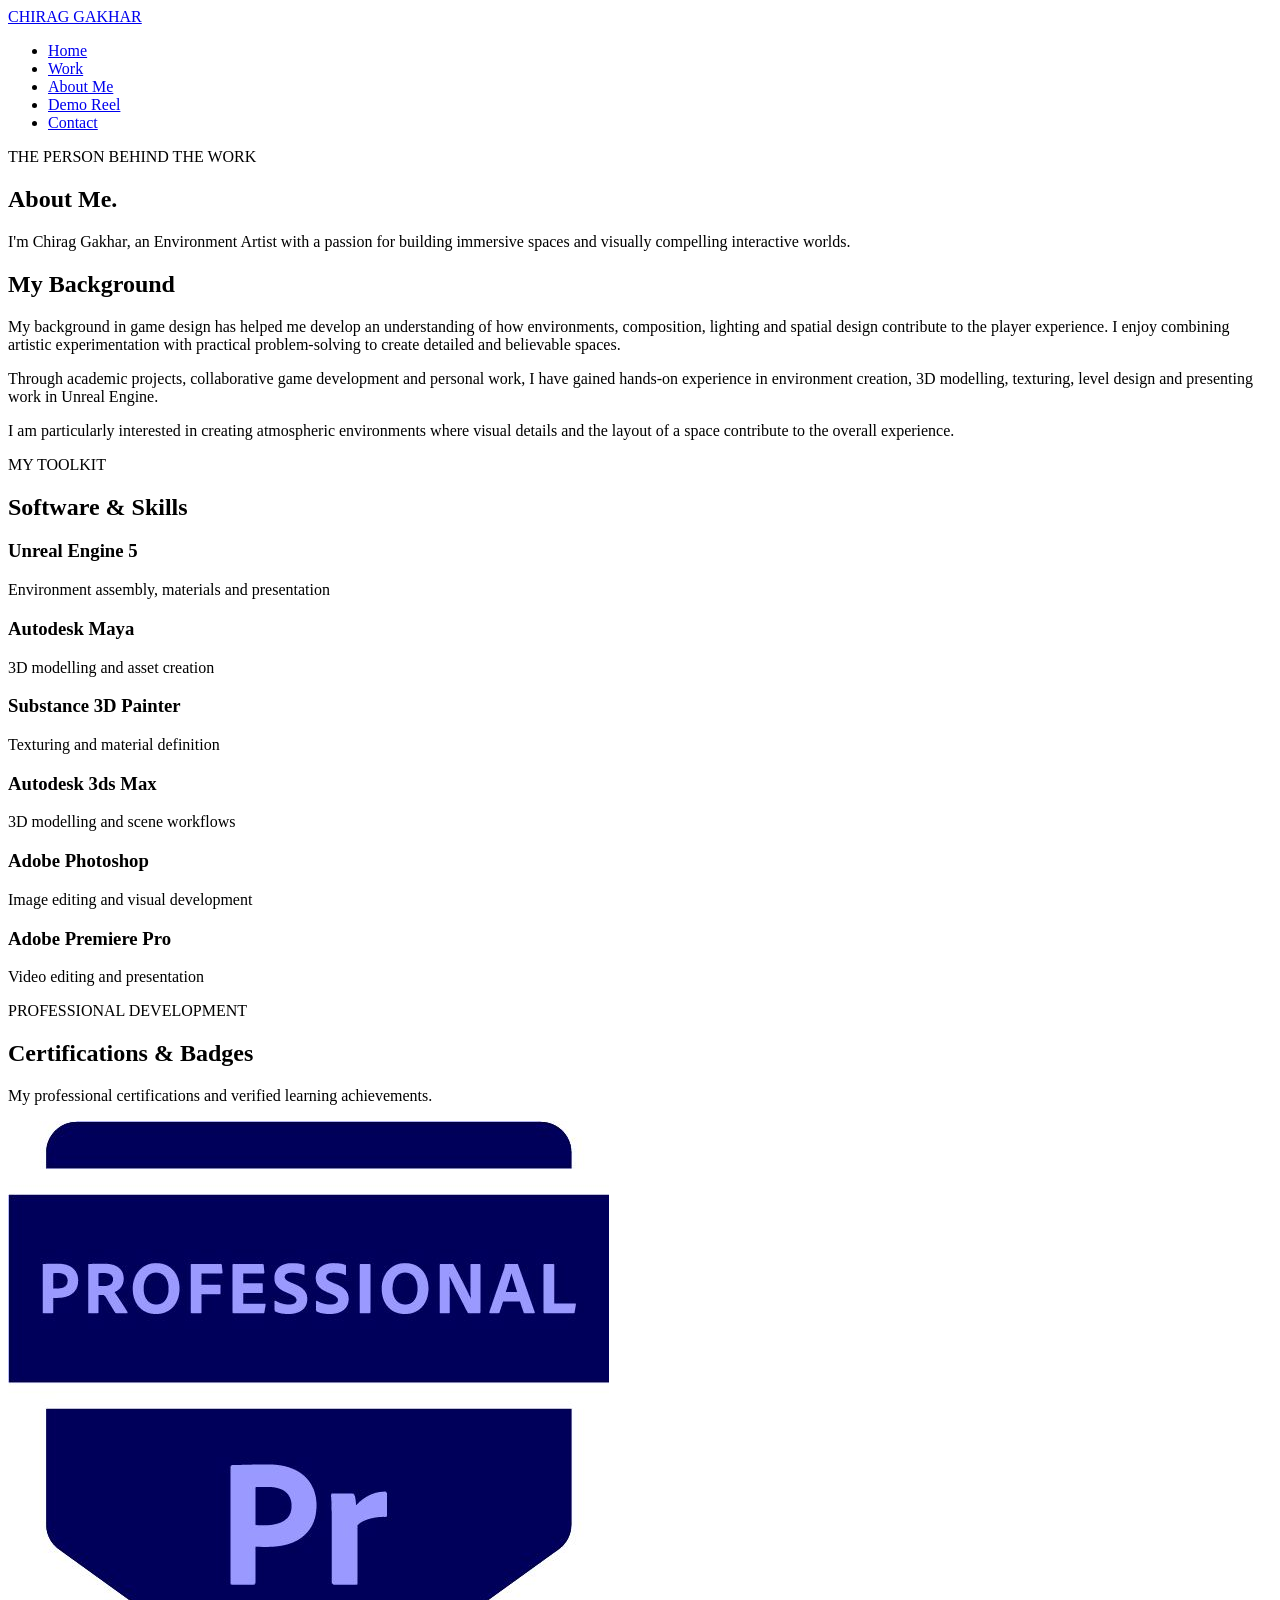
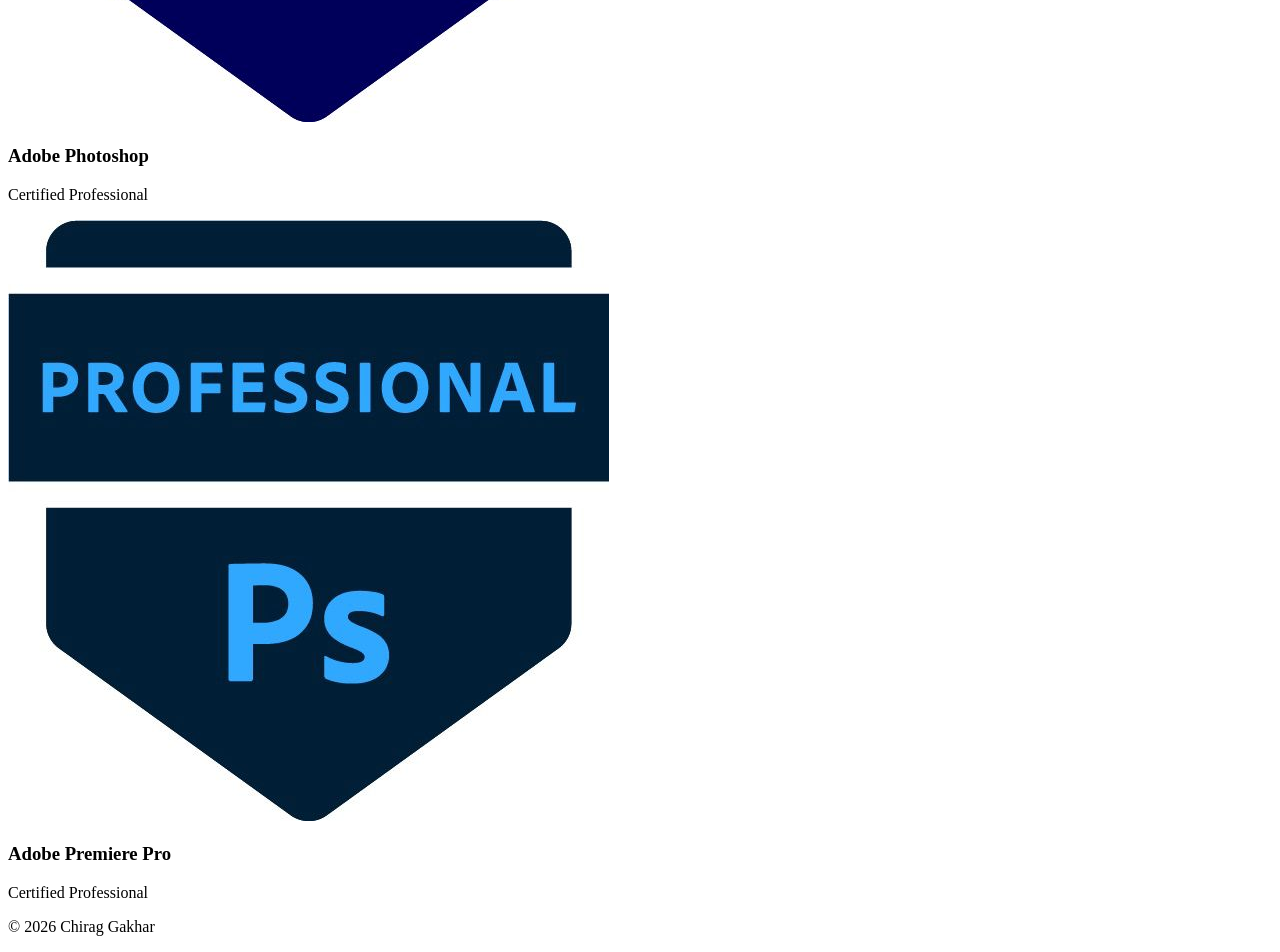
==== about.html @ 49d9e4cf "initial commit" ====
<!DOCTYPE html>
<html lang="en">
<head>
    <meta charset="UTF-8">
    <meta name="viewport" content="width=device-width, initial-scale=1.0">
    <title>About Me | Chirag Gakhar</title>
    <link rel="stylesheet" href="style.css">
    <script src="Script.js" defer></script>
</head>
<body>

<header>
    <nav class="navbar">
        <a href="portfolio.html" class="logo">CHIRAG GAKHAR</a>
        <ul class="nav-links">
            <li><a href="portfolio.html">Home</a></li>
            <li><a href="work.html">Work</a></li>
            <li><a href="about.html">About Me</a></li>
            <li><a href="demo-reel.html">Demo Reel</a></li>
            <li><a href="contact.html">Contact</a></li>
        </ul>
    </nav>
</header>

<main>
    <section class="page-intro">
        <p class="subtitle">THE PERSON BEHIND THE WORK</p>
        <h1>About Me<span class="accent">.</span></h1>
        <p>
            I'm Chirag Gakhar, an Environment Artist with a passion
            for building immersive spaces and visually compelling
            interactive worlds.
        </p>
    </section>

    <section class="about-section">
        <h2>My Background</h2>

        <p>
            My background in game design has helped me develop an
            understanding of how environments, composition, lighting
            and spatial design contribute to the player experience.
            I enjoy combining artistic experimentation with practical
            problem-solving to create detailed and believable spaces.
        </p>

        <p>
            Through academic projects, collaborative game development
            and personal work, I have gained hands-on experience in
            environment creation, 3D modelling, texturing, level design
            and presenting work in Unreal Engine.
        </p>

        <p>
            I am particularly interested in creating atmospheric
            environments where visual details and the layout of a
            space contribute to the overall experience.
        </p>
    </section>

    <section class="work-section">
        <p class="subtitle">MY TOOLKIT</p>
        <h2>Software & Skills</h2>

        <div class="skills-grid">
            <div class="skill-item">
                <h3>Unreal Engine 5</h3>
                <p>Environment assembly, materials and presentation</p>
            </div>

            <div class="skill-item">
                <h3>Autodesk Maya</h3>
                <p>3D modelling and asset creation</p>
            </div>

            <div class="skill-item">
                <h3>Substance 3D Painter</h3>
                <p>Texturing and material definition</p>
            </div>

            <div class="skill-item">
                <h3>Autodesk 3ds Max</h3>
                <p>3D modelling and scene workflows</p>
            </div>

            <div class="skill-item">
                <h3>Adobe Photoshop</h3>
                <p>Image editing and visual development</p>
            </div>

            <div class="skill-item">
                <h3>Adobe Premiere Pro</h3>
                <p>Video editing and presentation</p>
            </div>
        </div>
    </section>

    <section class="about-section">
        <p class="subtitle">PROFESSIONAL DEVELOPMENT</p>
        <h2>Certifications & Badges</h2>

        <p>
            My professional certifications and verified
            learning achievements.
        </p>

        <div class="badge-grid">
            <article class="badge-card">
                <img src="Images/IMG-20230427-WA0005.jpg"
                     alt="Adobe Photoshop certification badge">
                <h3>Adobe Photoshop</h3>
                <p>Certified Professional</p>
            </article>

            <article class="badge-card">
                <img src="Images/IMG-20230427-WA0006.jpg"
                     alt="Adobe Premiere Pro certification badge">
                <h3>Adobe Premiere Pro</h3>
                <p>Certified Professional</p>
            </article>
        </div>
    </section>
</main>

<footer>
    <p>© 2026 Chirag Gakhar</p>
</footer>

</body>
</html>
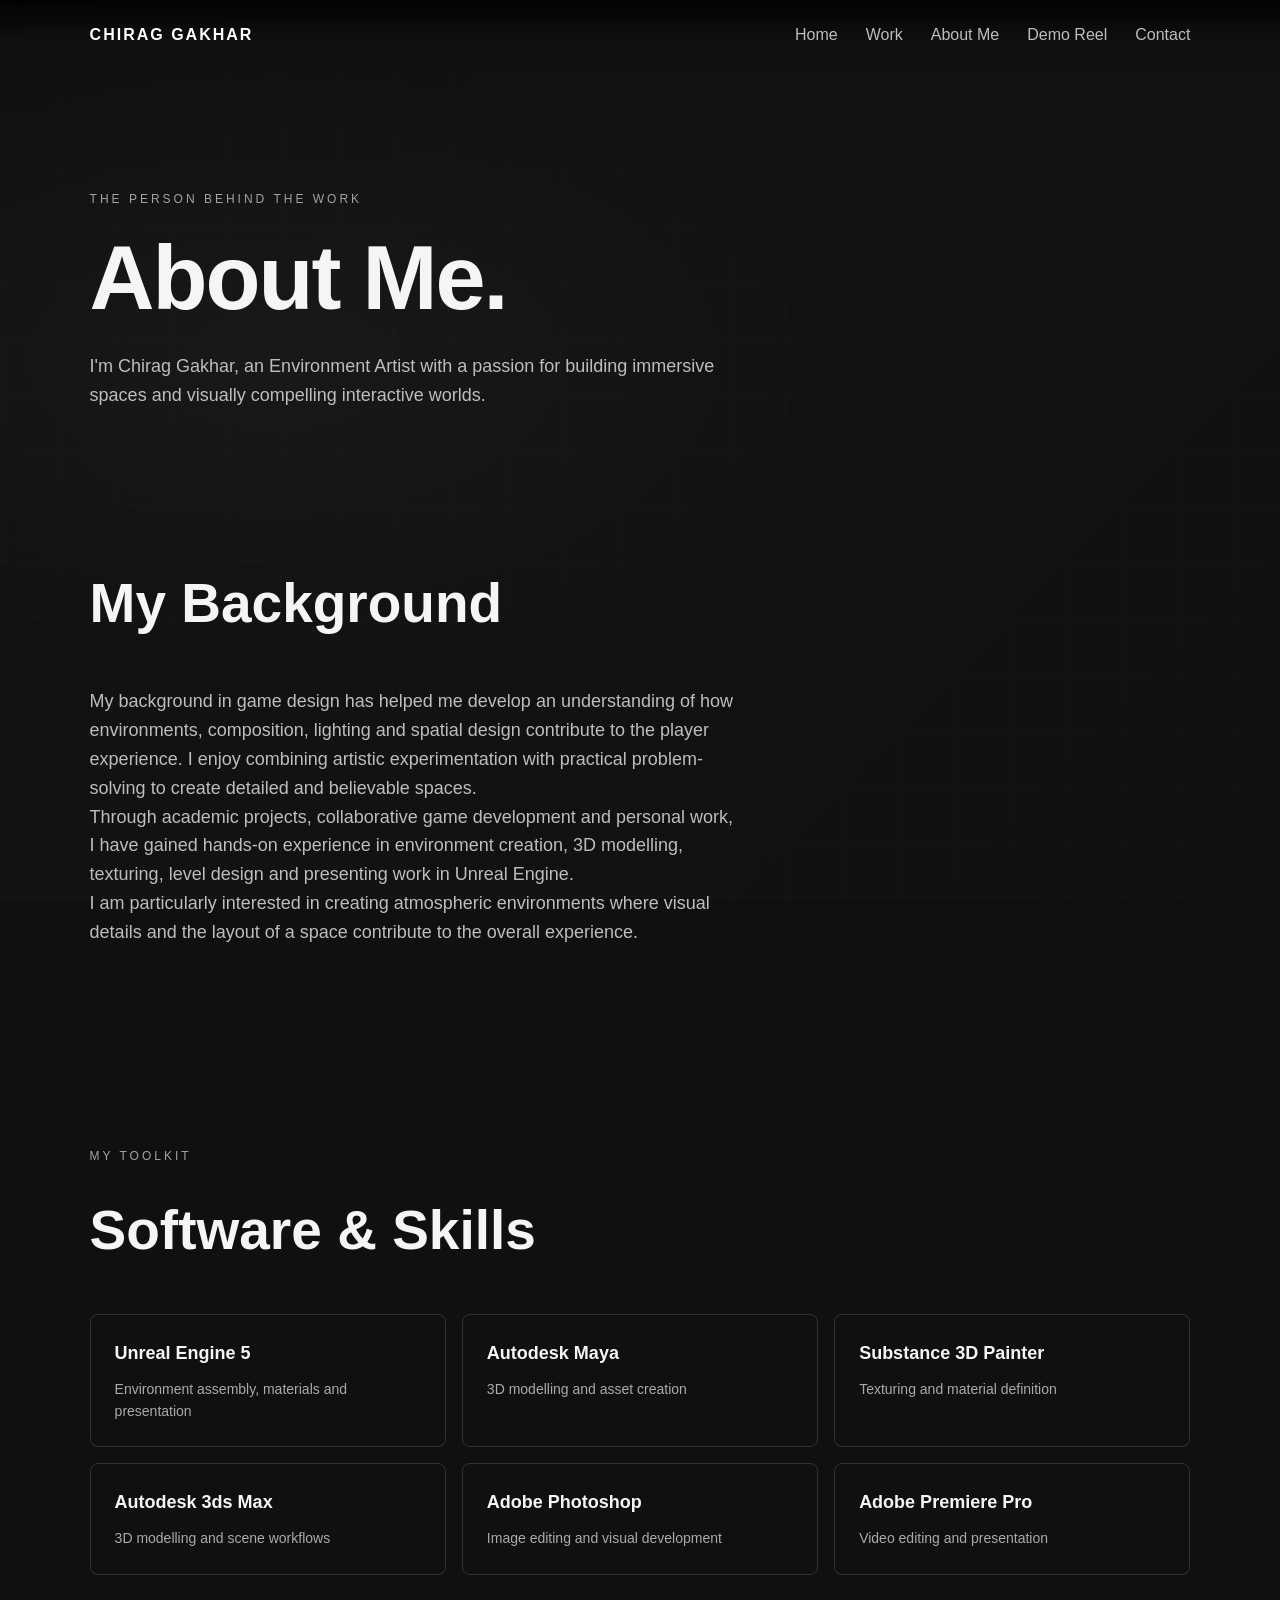
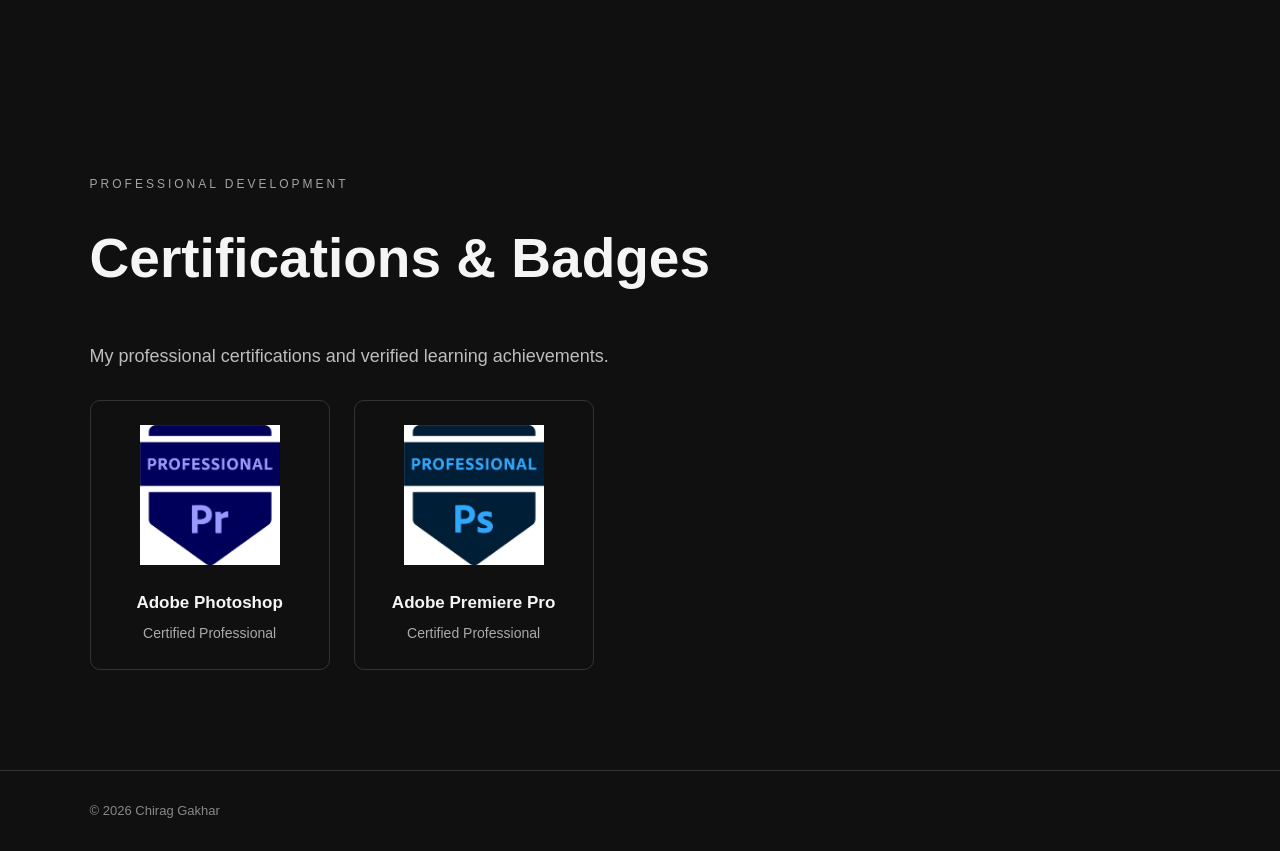
==== commit 604237eb: "Update about.html" ====
--- a/about.html
+++ b/about.html
@@ -5,7 +5,7 @@
     <meta charset="UTF-8">
     <meta name="viewport" content="width=device-width, initial-scale=1.0">
     <title>About Me | Chirag Gakhar</title>
-    <link rel="stylesheet" href="style.css">
+    <link rel="stylesheet" href="Style.css">
     <script src="Script.js" defer></script>
 </head>
 <body>
--- a/Style.css
+++ b/Style.css
@@ -0,0 +1,1086 @@
+
+/* =========================================
+   1. BASIC RESET & WEBSITE-WIDE STYLING
+========================================= */
+
+* {
+    margin: 0;
+    padding: 0;
+    box-sizing: border-box;
+}
+
+html {
+    scroll-behavior: smooth;
+    scroll-padding-top: 90px;
+}
+
+body {
+    background-color: #101010;
+    background-image:
+        radial-gradient(
+            ellipse at 15% 20%,
+            rgba(255, 255, 255, 0.025),
+            transparent 35%
+        ),
+        radial-gradient(
+            ellipse at 85% 75%,
+            rgba(255, 255, 255, 0.018),
+            transparent 35%
+        ),
+        linear-gradient(
+            135deg,
+            #101010 0%,
+            #121212 50%,
+            #101010 100%
+        );
+    background-attachment: fixed;
+    color: #f5f5f5;
+    font-family: Arial, Helvetica, sans-serif;
+    line-height: 1.6;
+}
+
+
+/* =========================================
+   2. DIFFERENT DARK BACKGROUNDS FOR EACH PAGE
+========================================= */
+
+/* WORK PAGE - Subtle diagonal texture */
+
+body:has(.work-page) {
+    background-image:
+        repeating-linear-gradient(
+            135deg,
+            transparent 0 42px,
+            rgba(255, 255, 255, 0.012) 42px 43px
+        ),
+        radial-gradient(
+            ellipse at 80% 10%,
+            rgba(255, 255, 255, 0.035),
+            transparent 38%
+        ),
+        linear-gradient(
+            135deg,
+            #101010,
+            #121212 48%,
+            #101010
+        );
+}
+
+/* ABOUT PAGE - Fine geometric grid */
+
+body:has(.skills-grid) {
+    background-image:
+        linear-gradient(
+            rgba(255, 255, 255, 0.012) 1px,
+            transparent 1px
+        ),
+        linear-gradient(
+            90deg,
+            rgba(255, 255, 255, 0.012) 1px,
+            transparent 1px
+        ),
+        radial-gradient(
+            ellipse at 20% 40%,
+            rgba(255, 255, 255, 0.03),
+            transparent 40%
+        ),
+        linear-gradient(
+            135deg,
+            #101010,
+            #121212 50%,
+            #101010
+        );
+
+    background-size:
+        56px 56px,
+        56px 56px,
+        auto,
+        auto;
+}
+
+/* DEMO REEL PAGE - Soft radial lighting */
+
+body:has(.video-section) {
+    background-image:
+        radial-gradient(
+            ellipse at 50% 15%,
+            rgba(255, 255, 255, 0.045),
+            transparent 48%
+        ),
+        radial-gradient(
+            ellipse at 90% 85%,
+            rgba(255, 255, 255, 0.02),
+            transparent 40%
+        ),
+        linear-gradient(
+            160deg,
+            #101010,
+            #131313 50%,
+            #101010
+        );
+}
+
+/* CONTACT PAGE - Subtle dotted texture */
+
+body:has(.contact-links) {
+    background-image:
+        radial-gradient(
+            rgba(255, 255, 255, 0.025) 1px,
+            transparent 1px
+        ),
+        radial-gradient(
+            ellipse at 75% 25%,
+            rgba(255, 255, 255, 0.035),
+            transparent 40%
+        ),
+        linear-gradient(
+            135deg,
+            #101010,
+            #121212 50%,
+            #101010
+        );
+
+    background-size:
+        26px 26px,
+        auto,
+        auto;
+}
+
+
+/* =========================================
+   3. NAVIGATION - GRADIENT ON ALL PAGES
+========================================= */
+
+header {
+    position: sticky;
+    top: 0;
+    z-index: 1000;
+    background: transparent;
+}
+
+.navbar {
+    display: flex;
+    justify-content: space-between;
+    align-items: center;
+    padding: 22px 7%;
+
+    background: linear-gradient(
+        to bottom,
+        rgba(0, 0, 0, 0.88) 0%,
+        rgba(16, 16, 16, 0.78) 60%,
+        rgba(16, 16, 16, 0.35) 100%
+    );
+
+    backdrop-filter: blur(12px);
+    -webkit-backdrop-filter: blur(12px);
+}
+
+.logo {
+    color: white;
+    text-decoration: none;
+    font-weight: bold;
+    letter-spacing: 2px;
+}
+
+.nav-links {
+    display: flex;
+    align-items: center;
+    gap: 28px;
+    list-style: none;
+}
+
+.nav-links a {
+    color: #bdbdbd;
+    text-decoration: none;
+    transition: color 0.3s, opacity 0.25s ease;
+}
+
+.nav-links a:hover {
+    color: white;
+}
+
+
+/* =========================================
+   4. GENERAL HERO SECTION
+========================================= */
+
+.hero {
+    min-height: 85vh;
+    padding: 140px 10%;
+    display: flex;
+    flex-direction: column;
+    align-items: flex-start;
+    justify-content: center;
+}
+
+.subtitle {
+    color: #a3a3a3;
+    font-size: 12px;
+    letter-spacing: 3px;
+    margin-bottom: 20px;
+}
+
+
+/* =========================================
+   5. BUTTONS
+========================================= */
+
+.button {
+    display: inline-block;
+    padding: 13px 22px;
+    border: 1px solid #777;
+    color: white;
+    text-decoration: none;
+    transition: background-color 0.3s, color 0.3s;
+}
+
+.button:hover {
+    background-color: white;
+    color: #101010;
+}
+
+.section-link {
+    margin-top: 32px;
+}
+
+
+/* =========================================
+   6. GENERAL PAGE SECTIONS
+========================================= */
+
+.work-section,
+.video-section,
+.about-section,
+.contact-section {
+    padding: 100px 7%;
+}
+
+.work-section h2,
+.video-section h2,
+.about-section h2,
+.contact-section h2 {
+    font-size: clamp(32px, 5vw, 55px);
+    margin-bottom: 40px;
+}
+
+/* About section paragraph styling */
+
+.about-section > p:not(.subtitle):not(.section-link) {
+    max-width: 650px;
+    color: #bdbdbd;
+    font-size: 18px;
+}
+
+.contact-section {
+    min-height: 50vh;
+}
+
+
+/* =========================================
+   7. GENERAL PROJECT GALLERY
+========================================= */
+
+.project-grid {
+    display: grid;
+    grid-template-columns: repeat(3, minmax(0, 1fr));
+    gap: 24px;
+}
+
+.project-card {
+    min-width: 0;
+    overflow: hidden;
+}
+
+.project-card img {
+    width: 100%;
+    aspect-ratio: 4 / 3;
+    object-fit: cover;
+    display: block;
+    transition: transform 0.5s;
+}
+
+.project-card:hover img {
+    transform: scale(1.04);
+}
+
+.project-card h3 {
+    margin-top: 18px;
+    font-size: 21px;
+}
+
+.project-card p {
+    color: #a3a3a3;
+    font-size: 14px;
+}
+
+
+/* =========================================
+   8. HOMEPAGE - TWO FEATURED PROJECTS
+========================================= */
+
+.home-project-grid {
+    grid-template-columns: repeat(2, minmax(0, 1fr));
+    gap: 30px;
+}
+
+/* Make the entire project card clickable */
+
+.home-project-grid .home-project-link {
+    display: block;
+    color: #f5f5f5;
+    text-decoration: none;
+}
+
+.home-project-grid .project-card img {
+    width: 100%;
+    aspect-ratio: 4 / 3;
+    object-fit: cover;
+    display: block;
+}
+
+.home-project-grid .project-card h3 {
+    margin-top: 18px;
+    font-size: 21px;
+}
+
+.home-project-grid .project-card p {
+    color: #a3a3a3;
+    font-size: 14px;
+}
+
+.home-project-grid .project-card-link {
+    display: inline-block;
+    margin-top: 12px;
+    color: #bdbdbd;
+    font-size: 13px;
+    transition: color 0.3s;
+}
+
+.home-project-grid .home-project-link:hover .project-card-link {
+    color: #fff;
+}
+
+
+/* =========================================
+   9. PAGE INTRODUCTIONS
+========================================= */
+
+.page-intro {
+    padding: 120px 7% 50px;
+    max-width: 1100px;
+}
+
+.page-intro h1 {
+    font-size: clamp(48px, 8vw, 90px);
+    line-height: 1.1;
+    margin-bottom: 24px;
+    letter-spacing: -2px;
+}
+
+.page-intro > p:last-child {
+    max-width: 650px;
+    color: #bdbdbd;
+    font-size: 18px;
+}
+
+
+/* =========================================
+   10. SKILLS
+========================================= */
+
+.skills-grid {
+    display: grid;
+    grid-template-columns: repeat(3, minmax(0, 1fr));
+    gap: 16px;
+}
+
+.skill-item {
+    padding: 24px;
+    border: 1px solid #333;
+    border-radius: 8px;
+    transition: border-color 0.3s;
+}
+
+.skill-item:hover {
+    border-color: #888;
+}
+
+.skill-item h3 {
+    font-size: 18px;
+    margin-bottom: 10px;
+}
+
+.skill-item p {
+    color: #aaa;
+    font-size: 14px;
+}
+
+
+/* =========================================
+   11. CERTIFICATION BADGES
+========================================= */
+
+.badge-grid {
+    display: grid;
+    grid-template-columns: repeat(2, minmax(0, 240px));
+    gap: 24px;
+    margin-top: 30px;
+}
+
+.badge-card {
+    border: 1px solid #333;
+    border-radius: 10px;
+    padding: 24px;
+    text-align: center;
+}
+
+.badge-card img {
+    width: 100%;
+    max-width: 150px;
+    height: 140px;
+    object-fit: contain;
+    margin-bottom: 16px;
+}
+
+.badge-card h3 {
+    font-size: 17px;
+    margin-bottom: 6px;
+}
+
+.badge-card p {
+    color: #aaa;
+    font-size: 14px;
+}
+
+
+/* =========================================
+   12. CONTACT LINKS
+========================================= */
+
+.contact-links {
+    max-width: 850px;
+}
+
+.contact-link {
+    display: flex;
+    justify-content: space-between;
+    align-items: center;
+    gap: 20px;
+    padding: 24px 0;
+    border-bottom: 1px solid #333;
+    color: white;
+    text-decoration: none;
+    transition: color 0.3s;
+}
+
+.contact-link span:first-child {
+    font-size: 22px;
+    font-weight: bold;
+}
+
+.contact-link span:last-child {
+    color: #aaa;
+    font-size: 14px;
+}
+
+.contact-link:hover,
+.contact-link:hover span:last-child {
+    color: #b6ff5c;
+}
+
+
+/* =========================================
+   13. YOUTUBE DEMO REEL
+========================================= */
+
+/* Responsive 16:9 video container */
+
+.video-container {
+    position: relative;
+    width: 100%;
+    max-width: 1000px;
+    aspect-ratio: 16 / 9;
+    margin: 0 auto;
+    overflow: hidden;
+}
+
+/* YouTube iframe */
+
+.video-container iframe {
+    position: absolute;
+    inset: 0;
+    display: block;
+    width: 100%;
+    height: 100%;
+    border: none;
+}
+
+/* Video caption */
+
+.video-caption {
+    max-width: 1000px;
+    margin: 20px auto 0;
+    color: #aaa;
+}
+
+
+/* =========================================
+   14. GAME ART TURNTABLE VIDEOS
+========================================= */
+
+.asset-media video {
+    display: block;
+    width: 100%;
+    aspect-ratio: 16 / 10;
+    object-fit: contain;
+    background: #111;
+}
+
+
+/* =========================================
+   15. FOOTER
+========================================= */
+
+footer {
+    padding: 30px 7%;
+    border-top: 1px solid #333;
+    color: #888;
+    font-size: 13px;
+}
+
+
+/* =========================================
+   16. HOMEPAGE STATIC IMAGE BACKGROUND
+========================================= */
+
+.home-hero {
+    position: relative;
+    isolation: isolate;
+    overflow: hidden;
+    min-height: 85vh;
+    display: flex;
+    align-items: center;
+    padding: 150px 8% 100px;
+    background: #101010;
+}
+
+/* CHANGE YOUR BACKGROUND IMAGE HERE */
+
+.hero-background-image {
+    position: absolute;
+    inset: 0;
+
+    background-image: url("images/home-background.jpg");
+    background-size: cover;
+    background-position: center;
+    background-repeat: no-repeat;
+
+    z-index: -2;
+    pointer-events: none;
+}
+
+/* Dark overlay and bottom fade */
+
+.hero-overlay {
+    position: absolute;
+    inset: 0;
+
+    background:
+        linear-gradient(
+            to bottom,
+            transparent 55%,
+            rgba(0, 0, 0, 0.35) 72%,
+            rgba(0, 0, 0, 0.8) 88%,
+            #101010 100%
+        ),
+        linear-gradient(
+            90deg,
+            rgba(0, 0, 0, 0.82) 0%,
+            rgba(0, 0, 0, 0.55) 55%,
+            rgba(0, 0, 0, 0.20) 100%
+        );
+
+    z-index: -1;
+    pointer-events: none;
+}
+
+/* Homepage introduction */
+
+.home-hero .hero-content {
+    position: relative;
+    z-index: 1;
+    max-width: 760px;
+    color: #fff;
+}
+
+.home-hero .hero-label {
+    font-size: 0.85rem;
+    letter-spacing: 3px;
+    margin-bottom: 20px;
+}
+
+.home-hero h1 {
+    font-size: clamp(2.8rem, 7vw, 6rem);
+    line-height: 1.05;
+    margin-bottom: 18px;
+}
+
+.home-hero h2 {
+    font-size: clamp(1.3rem, 3vw, 2rem);
+    margin-bottom: 24px;
+}
+
+.home-hero .hero-content > p:not(.hero-label) {
+    font-size: 1.05rem;
+    line-height: 1.8;
+    max-width: 650px;
+}
+
+/* Homepage button */
+
+.home-hero .hero-button {
+    display: inline-block;
+    margin-top: 24px;
+    padding: 14px 24px;
+    border: 1px solid #fff;
+    color: #fff;
+    text-decoration: none;
+    transition: background-color 0.25s ease, color 0.25s ease;
+}
+
+.home-hero .hero-button:hover {
+    background: #fff;
+    color: #111;
+}
+
+
+/* =========================================
+   17. HOMEPAGE GRADIENT NAVBAR
+========================================= */
+
+/* Homepage navbar overlays the background image */
+
+.home-page header {
+    position: absolute;
+    top: 0;
+    left: 0;
+    width: 100%;
+    background: transparent;
+}
+
+.home-page .navbar {
+    padding: 25px 8% 45px;
+
+    background: linear-gradient(
+        to bottom,
+        rgba(0, 0, 0, 0.75) 0%,
+        rgba(0, 0, 0, 0.35) 55%,
+        rgba(0, 0, 0, 0) 100%
+    );
+
+    backdrop-filter: none;
+    -webkit-backdrop-filter: none;
+}
+
+.home-page .navbar .logo,
+.home-page .navbar .nav-links a {
+    color: #fff;
+}
+
+.home-page .navbar .nav-links a:hover {
+    opacity: 0.65;
+}
+
+
+/* =========================================
+   18. WORK PAGE
+========================================= */
+
+.work-page {
+    padding-bottom: 100px;
+}
+
+.work-page .page-intro {
+    padding: 90px 8% 45px;
+}
+
+.section-eyebrow,
+.project-number {
+    font-size: 0.75rem;
+    letter-spacing: 2px;
+    opacity: 0.7;
+}
+
+.work-page .page-intro h1 {
+    font-size: clamp(3rem, 7vw, 5.5rem);
+    margin: 12px 0;
+}
+
+.work-page .page-intro > p:last-child,
+.section-heading > p:last-child {
+    line-height: 1.8;
+    max-width: 650px;
+}
+
+
+/* Two clickable category images */
+
+.work-categories {
+    display: grid;
+    grid-template-columns: repeat(2, minmax(0, 1fr));
+    gap: 20px;
+    padding: 20px 8% 100px;
+}
+
+.category-card {
+    position: relative;
+    display: block;
+    height: clamp(260px, 35vw, 470px);
+    overflow: hidden;
+    color: #fff;
+    background: #222;
+    text-decoration: none;
+    isolation: isolate;
+}
+
+.category-card img {
+    width: 100%;
+    height: 100%;
+    display: block;
+    object-fit: cover;
+    transition: transform 0.6s ease;
+}
+
+.category-card::after {
+    content: "";
+    position: absolute;
+    inset: 0;
+    background: linear-gradient(
+        to top,
+        rgba(0, 0, 0, 0.88),
+        rgba(0, 0, 0, 0.05) 85%
+    );
+    z-index: 0;
+}
+
+.category-overlay {
+    position: absolute;
+    z-index: 1;
+    left: 28px;
+    right: 28px;
+    bottom: 28px;
+}
+
+.category-overlay p {
+    font-size: 0.75rem;
+    letter-spacing: 2px;
+}
+
+.category-overlay h2 {
+    font-size: clamp(1.5rem, 3vw, 2.7rem);
+    margin: 10px 0;
+}
+
+.category-overlay span {
+    font-size: 0.9rem;
+}
+
+.category-card:hover img,
+.category-card:focus-visible img {
+    transform: scale(1.05);
+}
+
+
+/* Main portfolio sections */
+
+.portfolio-section {
+    padding: 60px 8% 90px;
+    scroll-margin-top: 90px;
+}
+
+.section-heading {
+    margin-bottom: 35px;
+}
+
+.section-heading h2 {
+    font-size: clamp(2.2rem, 5vw, 3.7rem);
+    margin: 12px 0;
+}
+
+
+/* Environment project grid */
+
+.environment-grid {
+    display: grid;
+    grid-template-columns: repeat(2, minmax(0, 1fr));
+    gap: 35px 24px;
+}
+
+.environment-grid .project-card {
+    min-width: 0;
+    overflow: hidden;
+}
+
+.environment-grid .project-card > img {
+    width: 100%;
+    aspect-ratio: 16 / 10;
+    object-fit: cover;
+    display: block;
+    background: #222;
+    transition: transform 0.4s ease;
+}
+
+.environment-grid .project-card:hover > img {
+    transform: scale(1.02);
+}
+
+.project-info {
+    padding-top: 18px;
+}
+
+.project-info h3,
+.asset-details h3 {
+    font-size: 1.5rem;
+    margin: 8px 0 12px;
+}
+
+.project-info > p:not(.project-number) {
+    line-height: 1.8;
+}
+
+.project-tools {
+    font-size: 0.85rem;
+    opacity: 0.7;
+}
+
+
+/* =========================================
+   19. GAME ART ASSET BREAKDOWNS
+========================================= */
+
+.game-art-section {
+    border-top: 1px solid rgba(128, 128, 128, 0.3);
+}
+
+.asset-project {
+    display: grid;
+    grid-template-columns: minmax(0, 1.1fr) minmax(0, 1fr);
+    gap: 40px;
+    align-items: start;
+    margin-top: 55px;
+    padding-bottom: 55px;
+    border-bottom: 1px solid rgba(128, 128, 128, 0.3);
+}
+
+.asset-details {
+    min-width: 0;
+}
+
+.asset-details > p {
+    line-height: 1.8;
+}
+
+.asset-details h4 {
+    margin-top: 25px;
+}
+
+.asset-details ul {
+    padding-left: 20px;
+    line-height: 1.9;
+}
+
+.breakdown-images {
+    display: grid;
+    grid-template-columns: repeat(2, minmax(0, 1fr));
+    gap: 12px;
+    margin-top: 20px;
+}
+
+.breakdown-images img {
+    width: 100%;
+    aspect-ratio: 4 / 3;
+    object-fit: contain;
+    background: #1b1b1b;
+}
+
+
+/* =========================================
+   20. SCROLL-REVEAL ANIMATIONS
+========================================= */
+
+.reveal {
+    opacity: 0;
+    transform: translateY(35px);
+
+    transition:
+        opacity 0.8s ease,
+        transform 0.8s cubic-bezier(0.22, 1, 0.36, 1);
+
+    transition-delay: var(--reveal-delay, 0ms);
+}
+
+.reveal.is-visible {
+    opacity: 1;
+    transform: translateY(0);
+}
+
+.reveal img,
+img.reveal {
+    max-width: 100%;
+}
+
+
+/* =========================================
+   21. RESPONSIVE LAYOUTS
+========================================= */
+
+/* Tablet and smaller screens */
+
+@media (max-width: 768px) {
+
+    .navbar {
+        align-items: flex-start;
+        gap: 20px;
+    }
+
+    .nav-links {
+        flex-wrap: wrap;
+        justify-content: flex-end;
+        gap: 12px;
+        font-size: 13px;
+    }
+
+    .hero {
+        padding: 100px 7%;
+    }
+
+    .project-grid {
+        grid-template-columns: 1fr;
+    }
+
+    .work-section,
+    .video-section,
+    .about-section,
+    .contact-section {
+        padding: 70px 7%;
+    }
+
+    .page-intro {
+        padding: 80px 7% 30px;
+    }
+
+    .skills-grid {
+        grid-template-columns: 1fr;
+    }
+
+    .contact-link {
+        align-items: flex-start;
+        flex-direction: column;
+        gap: 6px;
+    }
+}
+
+
+/* Homepage and Work page tablet/mobile layouts */
+
+@media (max-width: 700px) {
+
+    .home-page .navbar {
+        padding: 20px 6% 40px;
+    }
+
+    .home-page .navbar .nav-links {
+        gap: 14px;
+        flex-wrap: wrap;
+    }
+
+    .home-hero {
+        padding-top: 140px;
+    }
+
+    .home-project-grid {
+        grid-template-columns: 1fr;
+    }
+
+    .work-categories {
+        grid-template-columns: 1fr;
+        padding-bottom: 60px;
+    }
+
+    .category-card {
+        height: 300px;
+    }
+
+    .environment-grid {
+        grid-template-columns: 1fr;
+    }
+
+    .asset-project {
+        grid-template-columns: 1fr;
+        gap: 24px;
+    }
+
+    .portfolio-section {
+        padding-left: 6%;
+        padding-right: 6%;
+    }
+}
+
+
+/* Smaller homepage screens */
+
+@media (max-width: 600px) {
+
+    .home-hero {
+        min-height: 75vh;
+        padding: 140px 6% 80px;
+    }
+
+    .hero-overlay {
+        background:
+            linear-gradient(
+                to bottom,
+                transparent 55%,
+                rgba(0, 0, 0, 0.35) 72%,
+                rgba(0, 0, 0, 0.8) 88%,
+                #101010 100%
+            ),
+            rgba(0, 0, 0, 0.65);
+    }
+}
+
+
+/* Very small screens */
+
+@media (max-width: 420px) {
+
+    .badge-grid {
+        grid-template-columns: 1fr;
+    }
+}
+
+
+/* =========================================
+   22. ACCESSIBILITY: REDUCED MOTION
+========================================= */
+
+@media (prefers-reduced-motion: reduce) {
+
+    html {
+        scroll-behavior: auto;
+    }
+
+    .reveal,
+    .reveal.is-visible {
+        opacity: 1;
+        transform: none;
+        transition: none;
+        transition-delay: 0ms;
+    }
+
+    .category-card img,
+    .project-card img,
+    .environment-grid .project-card > img {
+        transition: none;
+    }
+}
